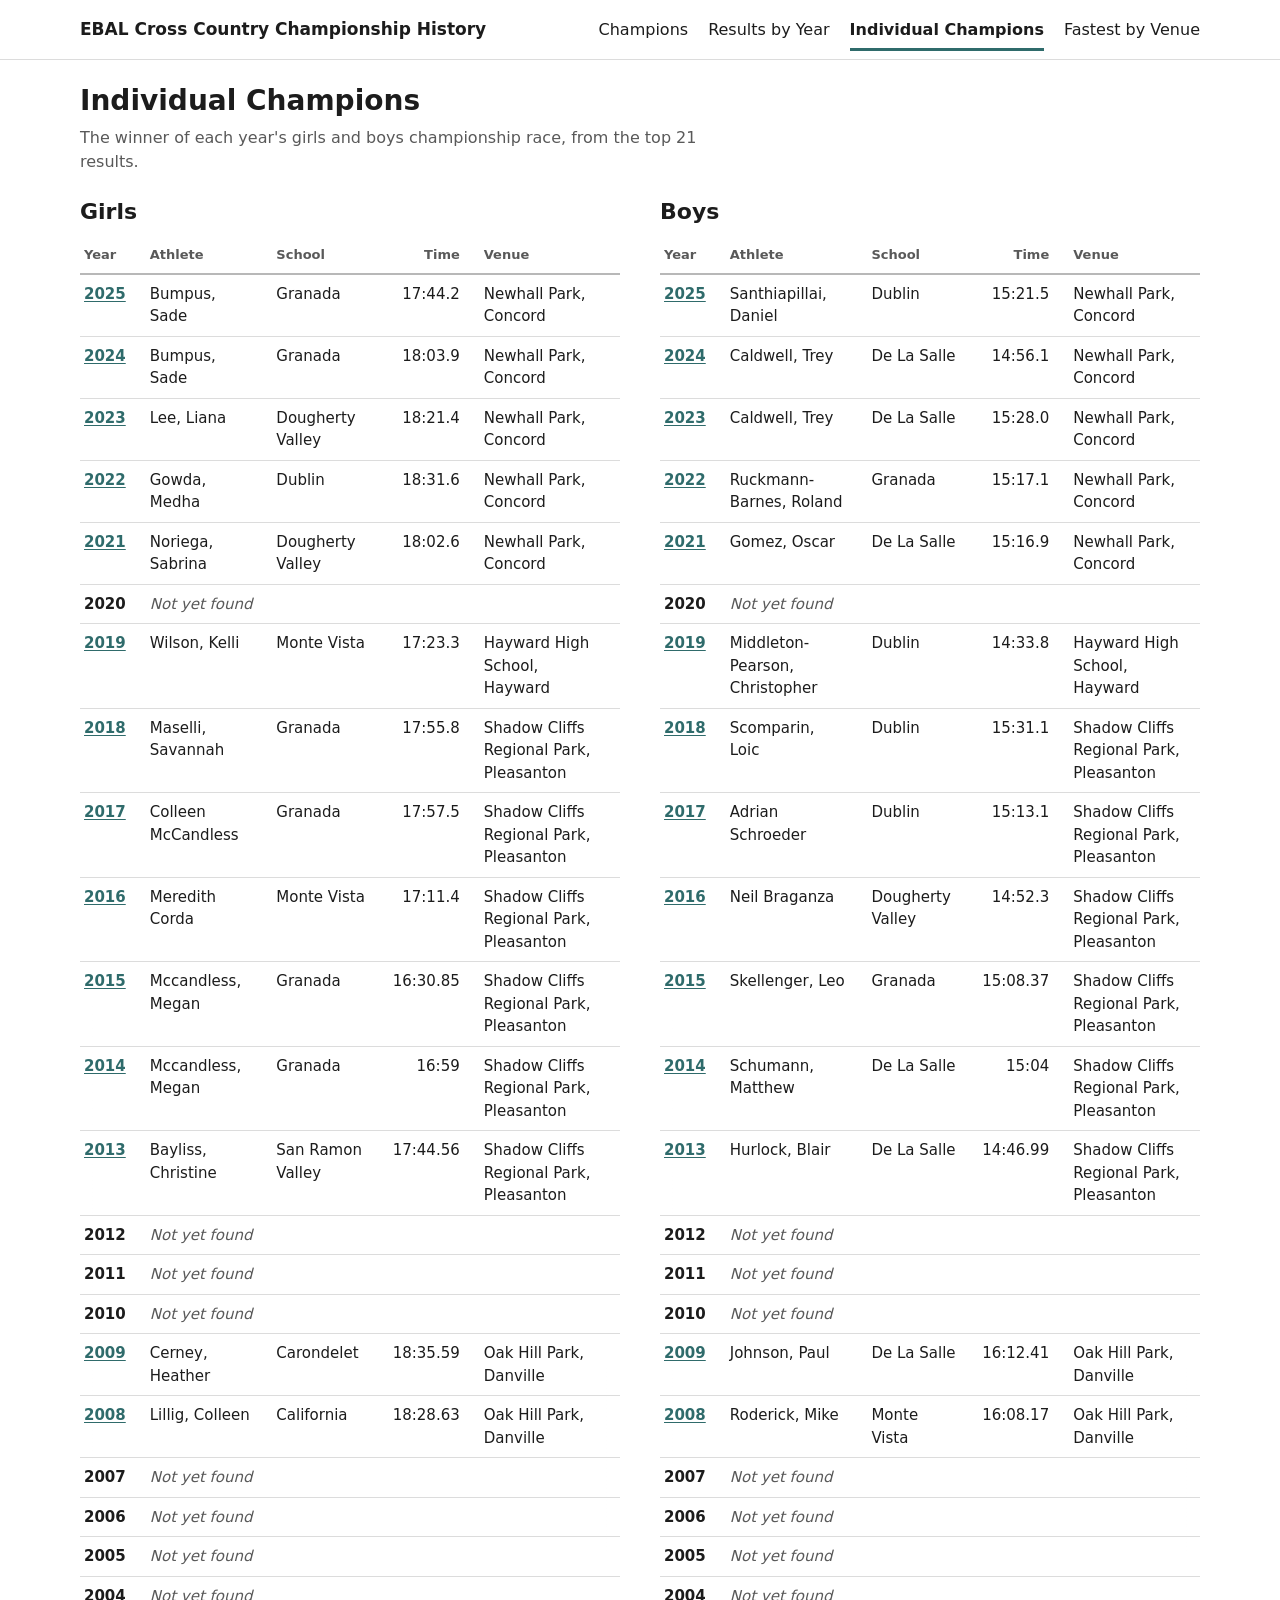
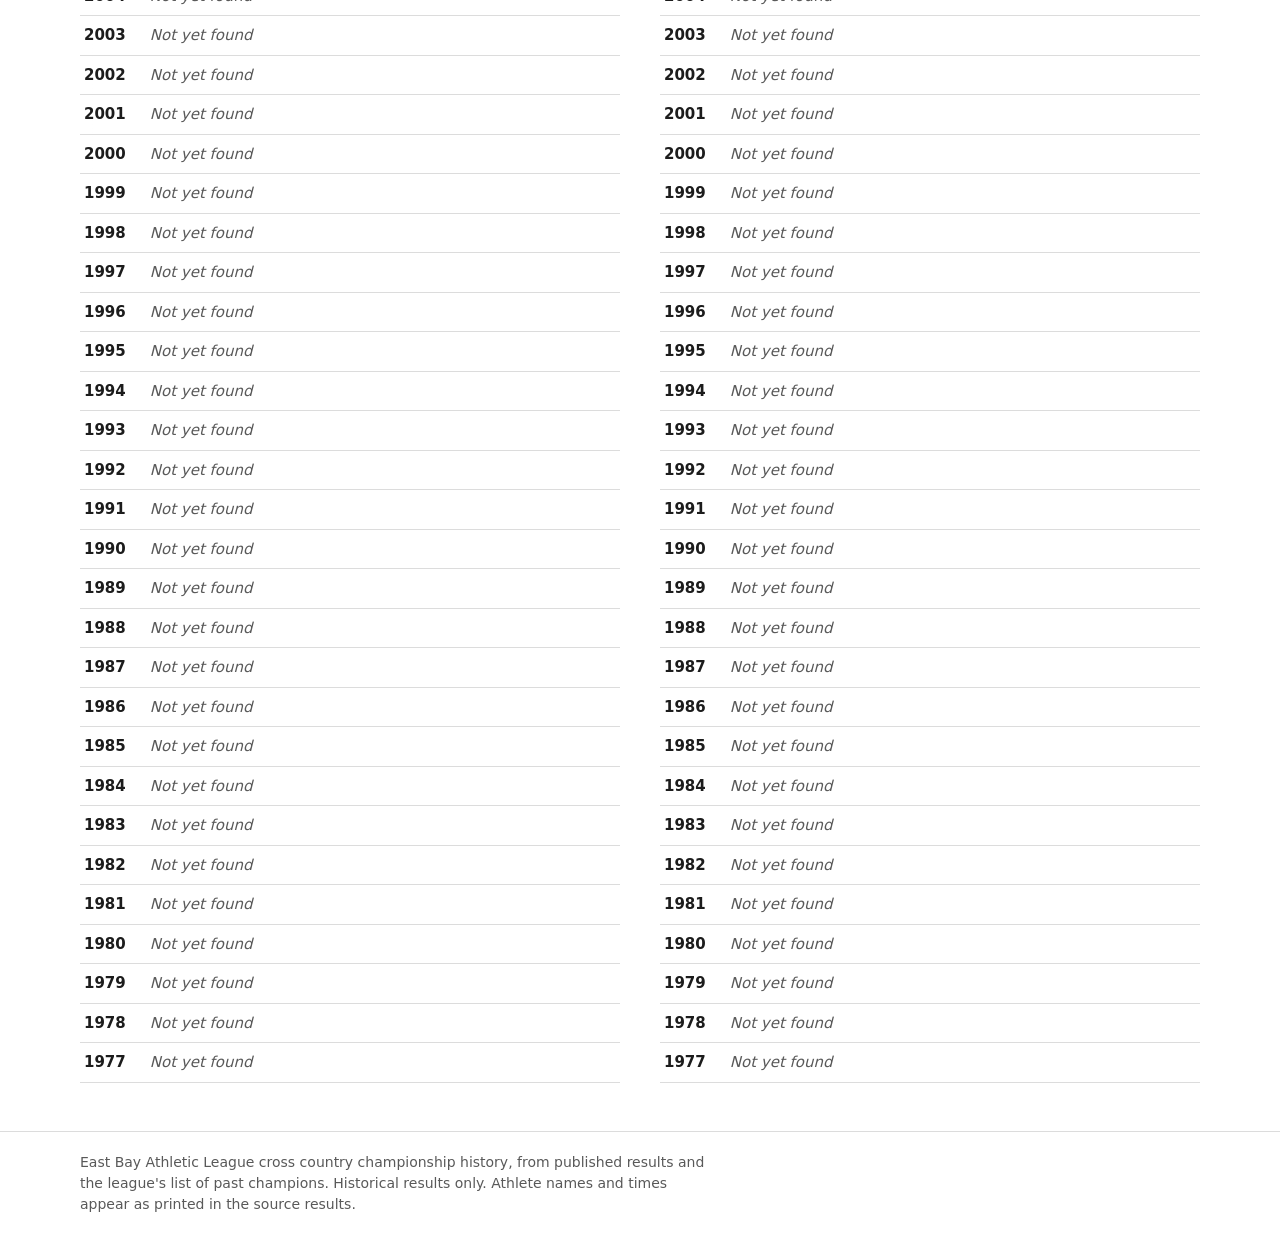
==== champions.html @ 12558e00 "First version: champions, results, individual champions, venue lists Adds the four pages, the styles" ====
<!doctype html>
<html lang="en">
<head>
  <meta charset="utf-8">
  <meta name="viewport" content="width=device-width, initial-scale=1">
  <title>Individual Champions · EBAL Cross Country Championship History</title>
  <meta name="description" content="EBAL cross country girls and boys individual champions by year.">
  <link rel="icon" href="data:,">
  <link rel="stylesheet" href="assets/css/site.css">
  <script src="assets/js/csv.js" defer></script>
  <script src="assets/js/common.js" defer></script>
  <script src="assets/js/individual-champions.js" defer></script>
</head>
<body>
  <header class="site-header">
    <a class="skip-link" href="#main">Skip to content</a>
    <div class="wrap header-inner">
      <a class="site-title" href="index.html">EBAL Cross Country Championship History</a>
      <nav class="site-nav" aria-label="Main">
        <ul>
          <li><a href="index.html">Champions</a></li>
          <li><a href="results.html">Results by Year</a></li>
          <li><a href="champions.html">Individual Champions</a></li>
          <li><a href="venues.html">Fastest by Venue</a></li>
        </ul>
      </nav>
    </div>
  </header>

  <main id="main" class="wrap">
    <h1>Individual Champions</h1>
    <p class="lede">The winner of each year's girls and boys championship race, from the top 21 results.</p>
    <noscript><p class="status error">This page needs JavaScript to show the champions.</p></noscript>
    <p class="status" role="status" data-status></p>
    <div class="pair" id="champions"></div>
  </main>

  <footer class="site-footer">
    <div class="wrap">
      <p>East Bay Athletic League cross country championship history, from published results and the league's list of past champions. Historical results only. Athlete names and times appear as printed in the source results.</p>
    </div>
  </footer>
</body>
</html>
---- assets/css/site.css ----
/* The one stylesheet. Phone first: the base styles are for a narrow screen,
   and the media queries add room on wider ones.

   Greyscale plus one muted accent, a teal. No EBAL school uses teal, and the
   greys are true neutrals, so the site carries no school's colours. Colour is
   never the only cue: the current page is bold and underlined, and groups,
   ties and notes are labelled in text. */

:root {
  --ink: #1c1c1c;
  --ink-muted: #595959;       /* 7:1 on white */
  --rule: #dcdcdc;
  --rule-strong: #b8b8b8;
  --surface: #ffffff;
  --surface-alt: #f3f3f3;
  --surface-group: #e9e9e9;
  --accent: #2f6b6b;          /* muted teal, 6.1:1 on white */
  --gutter: 16px;
  color-scheme: light;
}

*,
*::before,
*::after {
  box-sizing: border-box;
}

[hidden] {
  display: none !important;
}

html {
  -webkit-text-size-adjust: 100%;
  text-size-adjust: 100%;
}

body {
  margin: 0;
  background: var(--surface);
  color: var(--ink);
  font-family: system-ui, -apple-system, "Segoe UI", Roboto, "Helvetica Neue", Arial, sans-serif;
  font-size: 1rem;
  line-height: 1.5;
}

.wrap {
  max-width: 72rem;
  margin: 0 auto;
  padding-left: var(--gutter);
  padding-right: var(--gutter);
}

a {
  color: var(--accent);
  text-decoration-thickness: 1px;
  text-underline-offset: 0.15em;
}

a:hover {
  text-decoration-thickness: 2px;
}

:focus-visible {
  outline: 3px solid var(--accent);
  outline-offset: 2px;
}

.skip-link {
  position: absolute;
  left: var(--gutter);
  top: -10rem;
  padding: 0.5rem 0.75rem;
  background: var(--surface);
  color: var(--ink);
  font-weight: 600;
}

.skip-link:focus {
  top: 0.5rem;
}

/* Header and footer: identical on every page */

.site-header {
  border-bottom: 1px solid var(--rule);
}

.header-inner {
  display: flex;
  flex-wrap: wrap;
  align-items: baseline;
  justify-content: space-between;
  gap: 0.25rem 2rem;
  padding-top: 0.75rem;
  padding-bottom: 0.5rem;
}

.site-title {
  color: var(--ink);
  font-size: 1.0625rem;
  font-weight: 700;
  line-height: 1.3;
  text-decoration: none;
}

.site-nav ul {
  display: flex;
  flex-wrap: wrap;
  gap: 0 1.25rem;
  margin: 0;
  padding: 0;
  list-style: none;
}

.site-nav a {
  display: inline-block;
  padding: 0.375rem 0;
  border-bottom: 3px solid transparent;
  color: var(--ink);
  text-decoration: none;
}

.site-nav a:hover {
  border-bottom-color: var(--rule-strong);
}

.site-nav a[aria-current="page"] {
  border-bottom-color: var(--accent);
  font-weight: 700;
}

.site-footer {
  border-top: 1px solid var(--rule);
  color: var(--ink-muted);
  font-size: 0.875rem;
}

.site-footer p {
  max-width: 40rem;
  margin: 0;
  padding: 1.25rem 0 2rem;
}

/* Page text */

main {
  padding-top: 1.5rem;
  padding-bottom: 3rem;
}

h1 {
  margin: 0 0 0.5rem;
  font-size: 1.75rem;
  line-height: 1.2;
}

h2 {
  margin: 2rem 0 0.75rem;
  font-size: 1.375rem;
  line-height: 1.25;
}

h3 {
  margin: 1.75rem 0 0.5rem;
  font-size: 1.125rem;
  line-height: 1.3;
}

.lede {
  max-width: 42rem;
  margin: 0 0 1.5rem;
  color: var(--ink-muted);
}

.status {
  color: var(--ink-muted);
}

.status.error,
.notice {
  padding: 0.5rem 0.75rem;
  border-left: 4px solid var(--ink-muted);
  background: var(--surface-alt);
  color: var(--ink);
}

.missing {
  color: var(--ink-muted);
  font-style: italic;
}

.label,
.distance {
  color: var(--ink-muted);
  font-size: 0.8125rem;
}

.label {
  white-space: nowrap;
}

.note,
.footnote,
.not-counted,
.meta {
  max-width: 42rem;
  color: var(--ink-muted);
  font-size: 0.875rem;
}

.footnote {
  margin: 0.5rem 0 0;
}

/* Tables */

table {
  width: 100%;
  border-collapse: collapse;
  font-size: 0.9375rem;
  font-variant-numeric: tabular-nums;
}

th,
td {
  padding: 0.5rem 0.375rem;
  border-bottom: 1px solid var(--rule);
  text-align: left;
  vertical-align: top;
}

th:first-child,
td:first-child {
  padding-left: 0.25rem;
}

thead th {
  border-bottom: 2px solid var(--rule-strong);
  color: var(--ink-muted);
  font-size: 0.8125rem;
  font-weight: 600;
  white-space: nowrap;
}

tbody th {
  font-weight: 600;
}

/* Only a first-column row header (a year, a school) is bold. */
tbody th:not(:first-child) {
  font-weight: 400;
}

.num {
  text-align: right;
  white-space: nowrap;
}

/* A place or rank column shrinks to fit its numbers. */
.num:first-child {
  width: 1%;
}

.team-scores {
  max-width: 32rem;
}

.time .distance {
  display: block;
  white-space: normal;
}

tr.group th {
  padding-top: 0.375rem;
  padding-bottom: 0.375rem;
  background: var(--surface-group);
  font-size: 0.8125rem;
  font-weight: 700;
}

/* A wide table scrolls sideways inside this container, never the page. A
   shadow shows at an edge only while there's more table past it: the white
   layers move with the table and cover each shadow when that edge is reached. */
.table-wrap {
  overflow-x: auto;
  background:
    linear-gradient(to right, var(--surface) 30%, rgb(255 255 255 / 0)) left / 2.5rem 100% no-repeat local,
    linear-gradient(to left, var(--surface) 30%, rgb(255 255 255 / 0)) right / 2.5rem 100% no-repeat local,
    radial-gradient(farthest-side at 0 50%, rgb(0 0 0 / 0.18), rgb(0 0 0 / 0)) left / 0.875rem 100% no-repeat scroll,
    radial-gradient(farthest-side at 100% 50%, rgb(0 0 0 / 0.18), rgb(0 0 0 / 0)) right / 0.875rem 100% no-repeat scroll;
}

/* Girls and boys side by side on wide screens, one above the other on phones.
   Separate sections and tables either way. */
.pair {
  display: grid;
  gap: 2rem 2.5rem;
}

.pair > * {
  min-width: 0;
}

.pair > * > :first-child {
  margin-top: 0;
}

/* Results by Year */

.year-picker {
  display: flex;
  flex-wrap: wrap;
  align-items: center;
  gap: 0.5rem 0.75rem;
  margin: 0 0 1.5rem;
}

.year-picker label {
  font-weight: 600;
}

select,
button {
  min-height: 44px;
  padding: 0.375rem 0.75rem;
  border: 1px solid var(--rule-strong);
  border-radius: 6px;
  background: var(--surface);
  color: var(--ink);
  font: inherit;
}

button {
  font-weight: 600;
  cursor: pointer;
}

button:hover {
  border-color: var(--ink-muted);
}

.meet {
  max-width: 48rem;
}

.meet > h2 {
  margin-top: 0;
  margin-bottom: 0.25rem;
}

.meet-line {
  margin: 0 0 0.25rem;
  font-weight: 600;
}

.sources {
  margin: 0;
}

.sep {
  color: var(--ink-muted);
}

/* Fastest by Venue */

.jump ul {
  display: flex;
  flex-wrap: wrap;
  gap: 0.25rem 1.25rem;
  margin: 0;
  padding: 0;
  list-style: none;
}

.venue {
  margin-top: 2.5rem;
  border-top: 1px solid var(--rule-strong);
}

.venue > h2 {
  margin: 1.25rem 0 0.25rem;
}

.venue > p {
  margin: 0;
}

.venue > .pair {
  margin-top: 1.25rem;
}

@media (min-width: 60em) {
  .pair {
    grid-template-columns: 1fr 1fr;
  }

  th,
  td {
    padding: 0.5rem 0.75rem;
  }
}
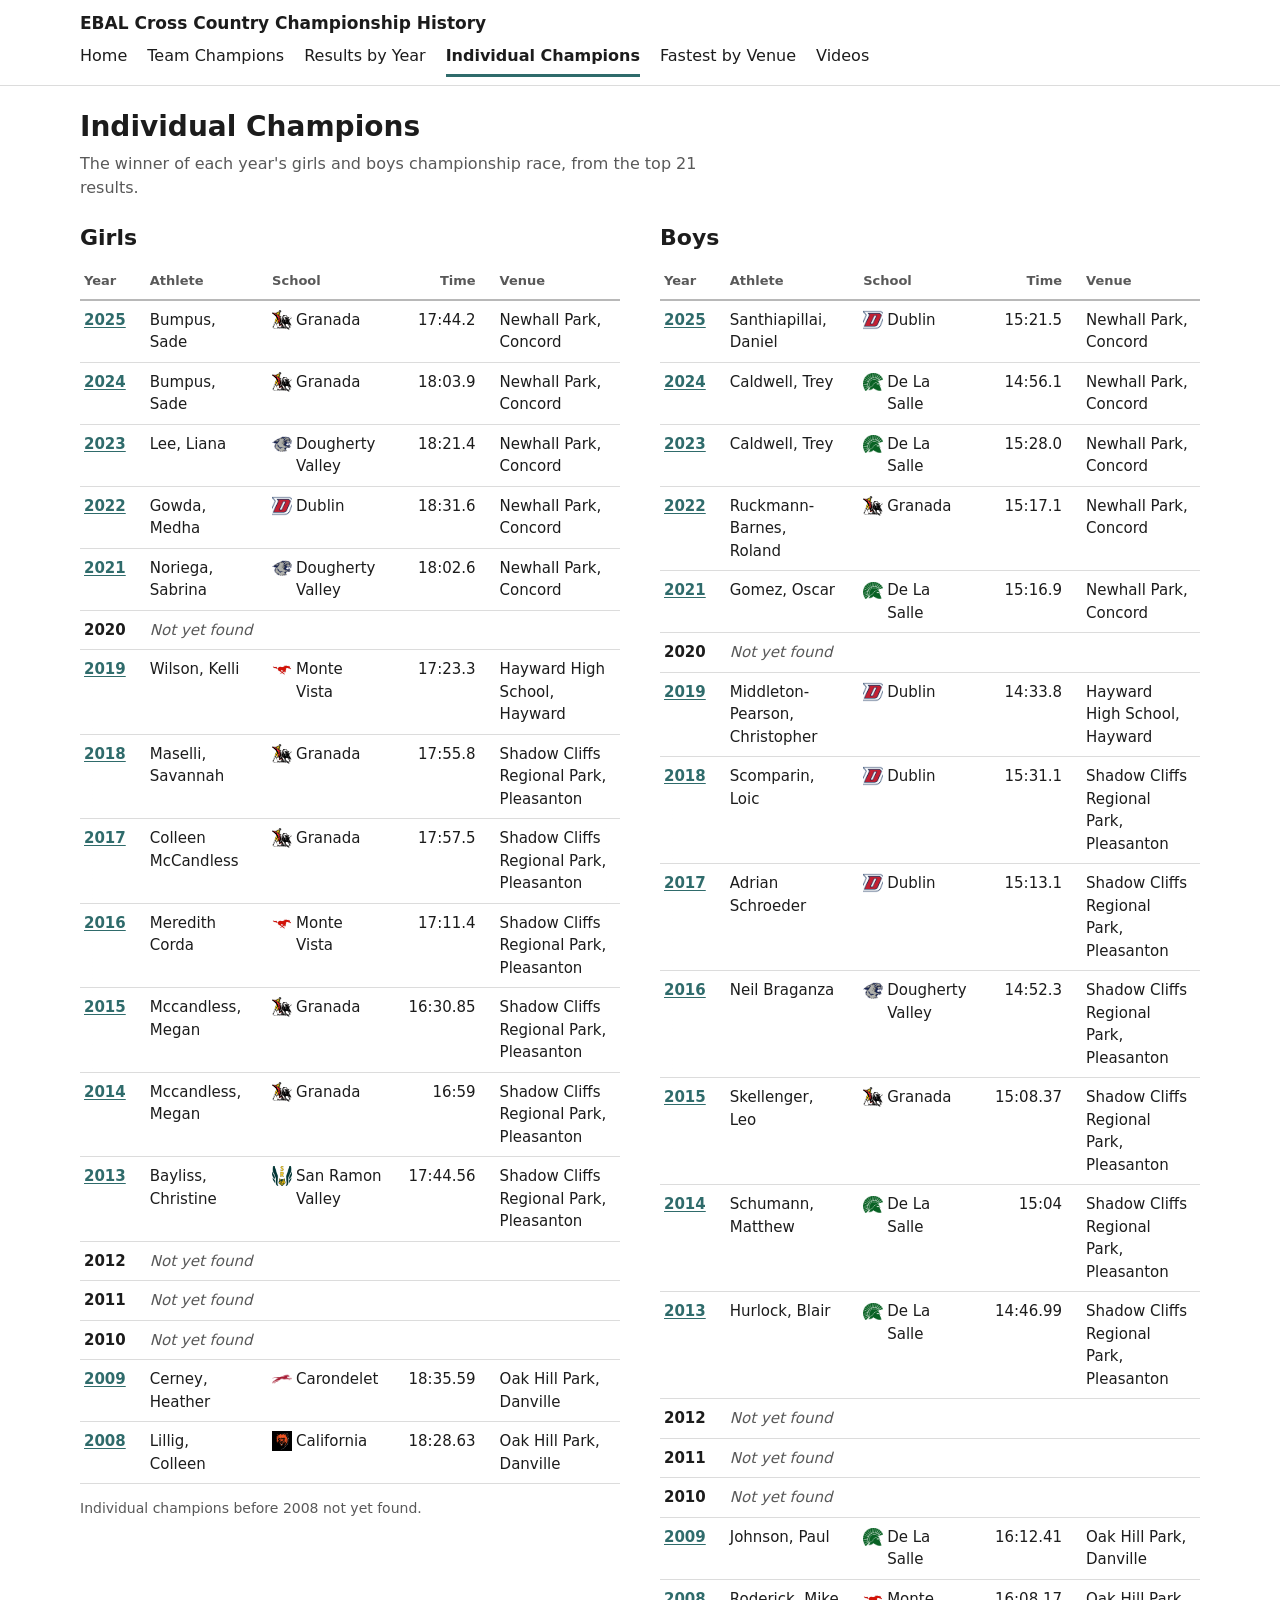
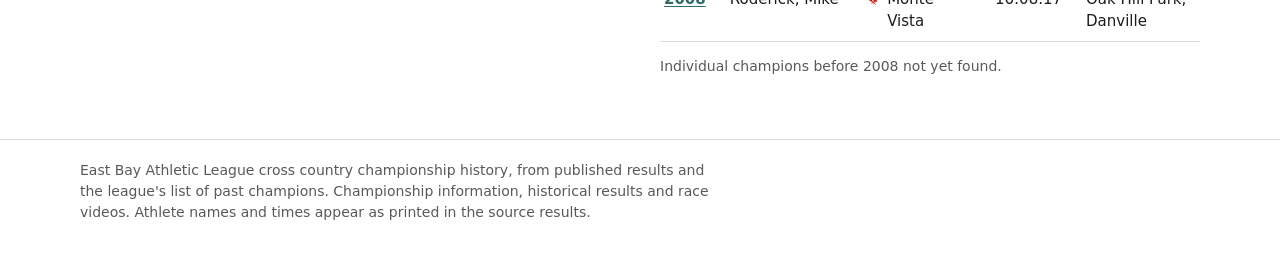
==== commit acadcdfe: "Home page for 2026 championship; team champions page; race videos Co-Authored-By: Claude Opus 5.5 <n" ====
--- a/champions.html
+++ b/champions.html
@@ -18,10 +18,12 @@
       <a class="site-title" href="index.html">EBAL Cross Country Championship History</a>
       <nav class="site-nav" aria-label="Main">
         <ul>
-          <li><a href="index.html">Champions</a></li>
+          <li><a href="index.html">Home</a></li>
+          <li><a href="team-champions.html">Team Champions</a></li>
           <li><a href="results.html">Results by Year</a></li>
           <li><a href="champions.html">Individual Champions</a></li>
           <li><a href="venues.html">Fastest by Venue</a></li>
+          <li><a href="videos.html">Videos</a></li>
         </ul>
       </nav>
     </div>
@@ -37,7 +39,7 @@
 
   <footer class="site-footer">
     <div class="wrap">
-      <p>East Bay Athletic League cross country championship history, from published results and the league's list of past champions. Historical results only. Athlete names and times appear as printed in the source results.</p>
+      <p>East Bay Athletic League cross country championship history, from published results and the league's list of past champions. Championship information, historical results and race videos. Athlete names and times appear as printed in the source results.</p>
     </div>
   </footer>
 </body>
--- a/assets/css/site.css
+++ b/assets/css/site.css
@@ -103,12 +103,16 @@
   text-decoration: none;
 }
 
+/* On a phone the six links wrap to two rows, never sideways: at 390px wide,
+   14px text with 16px gaps fits three links on each row, with room for the
+   current page's link in bold. */
 .site-nav ul {
   display: flex;
   flex-wrap: wrap;
-  gap: 0 1.25rem;
+  gap: 0 1rem;
   margin: 0;
   padding: 0;
+  font-size: 0.875rem;
   list-style: none;
 }
 
@@ -212,18 +216,19 @@
   margin: 0.5rem 0 0;
 }
 
-/* Tables */
+/* Tables. On a phone, table text is 14px with 4px cell padding, so the widest
+   tables (top 21, venue lists) fit at 390px with a logo beside every school. */
 
 table {
   width: 100%;
   border-collapse: collapse;
-  font-size: 0.9375rem;
+  font-size: 0.875rem;
   font-variant-numeric: tabular-nums;
 }
 
 th,
 td {
-  padding: 0.5rem 0.375rem;
+  padding: 0.5rem 0.25rem;
   border-bottom: 1px solid var(--rule);
   text-align: left;
   vertical-align: top;
@@ -237,7 +242,7 @@
 thead th {
   border-bottom: 2px solid var(--rule-strong);
   color: var(--ink-muted);
-  font-size: 0.8125rem;
+  font-size: 0.75rem;
   font-weight: 600;
   white-space: nowrap;
 }
@@ -268,6 +273,29 @@
 .time .distance {
   display: block;
   white-space: normal;
+}
+
+/* A school's logo, then its name. Every logo sits in the same 20px square,
+   centred on the name's first line, so no school's logo is bigger than another's
+   and names line up whether or not a school has a logo. */
+.school {
+  display: flex;
+  align-items: flex-start;
+  gap: 0.25rem;
+}
+
+.logo {
+  flex: none;
+  width: 20px;
+  height: 20px;
+  margin-top: calc((1.5em - 20px) / 2);
+  object-fit: contain;
+}
+
+.shared {
+  margin: 0;
+  padding: 0;
+  list-style: none;
 }
 
 tr.group th {
@@ -305,6 +333,51 @@
   margin-top: 0;
 }
 
+/* Home */
+
+/* Labelled details: each label, with its value beside it. */
+.facts {
+  display: grid;
+  grid-template-columns: max-content minmax(0, 1fr);
+  gap: 0.375rem 1rem;
+  margin: 0;
+}
+
+.facts dt {
+  grid-column: 1;
+  color: var(--ink-muted);
+}
+
+.facts dd {
+  grid-column: 2;
+  margin: 0;
+  font-weight: 600;
+}
+
+.schedule {
+  max-width: 32rem;
+}
+
+/* A varsity race has a Varsity label. Bold and shading are extra cues. */
+.schedule .varsity {
+  background: var(--surface-alt);
+}
+
+.schedule .varsity td {
+  font-weight: 700;
+}
+
+.tag {
+  display: inline-block;
+  margin-left: 0.25rem;
+  padding: 0 0.375rem;
+  border: 1px solid var(--ink);
+  border-radius: 4px;
+  font-size: 0.75rem;
+  font-weight: 700;
+  line-height: 1.4;
+}
+
 /* Results by Year */
 
 .year-picker {
@@ -363,7 +436,8 @@
 
 /* Fastest by Venue */
 
-.jump ul {
+.jump ul,
+.years {
   display: flex;
   flex-wrap: wrap;
   gap: 0.25rem 1.25rem;
@@ -389,13 +463,58 @@
   margin-top: 1.25rem;
 }
 
+/* Race Videos */
+
+.contact {
+  max-width: 42rem;
+}
+
+.video-year > h2 {
+  margin-bottom: 0.25rem;
+}
+
+.video-year > .meta {
+  margin: 0;
+}
+
+.videos {
+  max-width: 42rem;
+  margin: 0.5rem 0 0;
+  padding: 0;
+  list-style: none;
+}
+
+.videos li {
+  padding: 0.625rem 0;
+  border-bottom: 1px solid var(--rule);
+}
+
+.videos .by {
+  display: block;
+  color: var(--ink-muted);
+  font-size: 0.875rem;
+}
+
 @media (min-width: 60em) {
+  .site-nav ul {
+    gap: 0 1.25rem;
+    font-size: 1rem;
+  }
+
   .pair {
     grid-template-columns: 1fr 1fr;
+  }
+
+  table {
+    font-size: 0.9375rem;
   }
 
   th,
   td {
     padding: 0.5rem 0.75rem;
   }
-}
+
+  thead th {
+    font-size: 0.8125rem;
+  }
+}
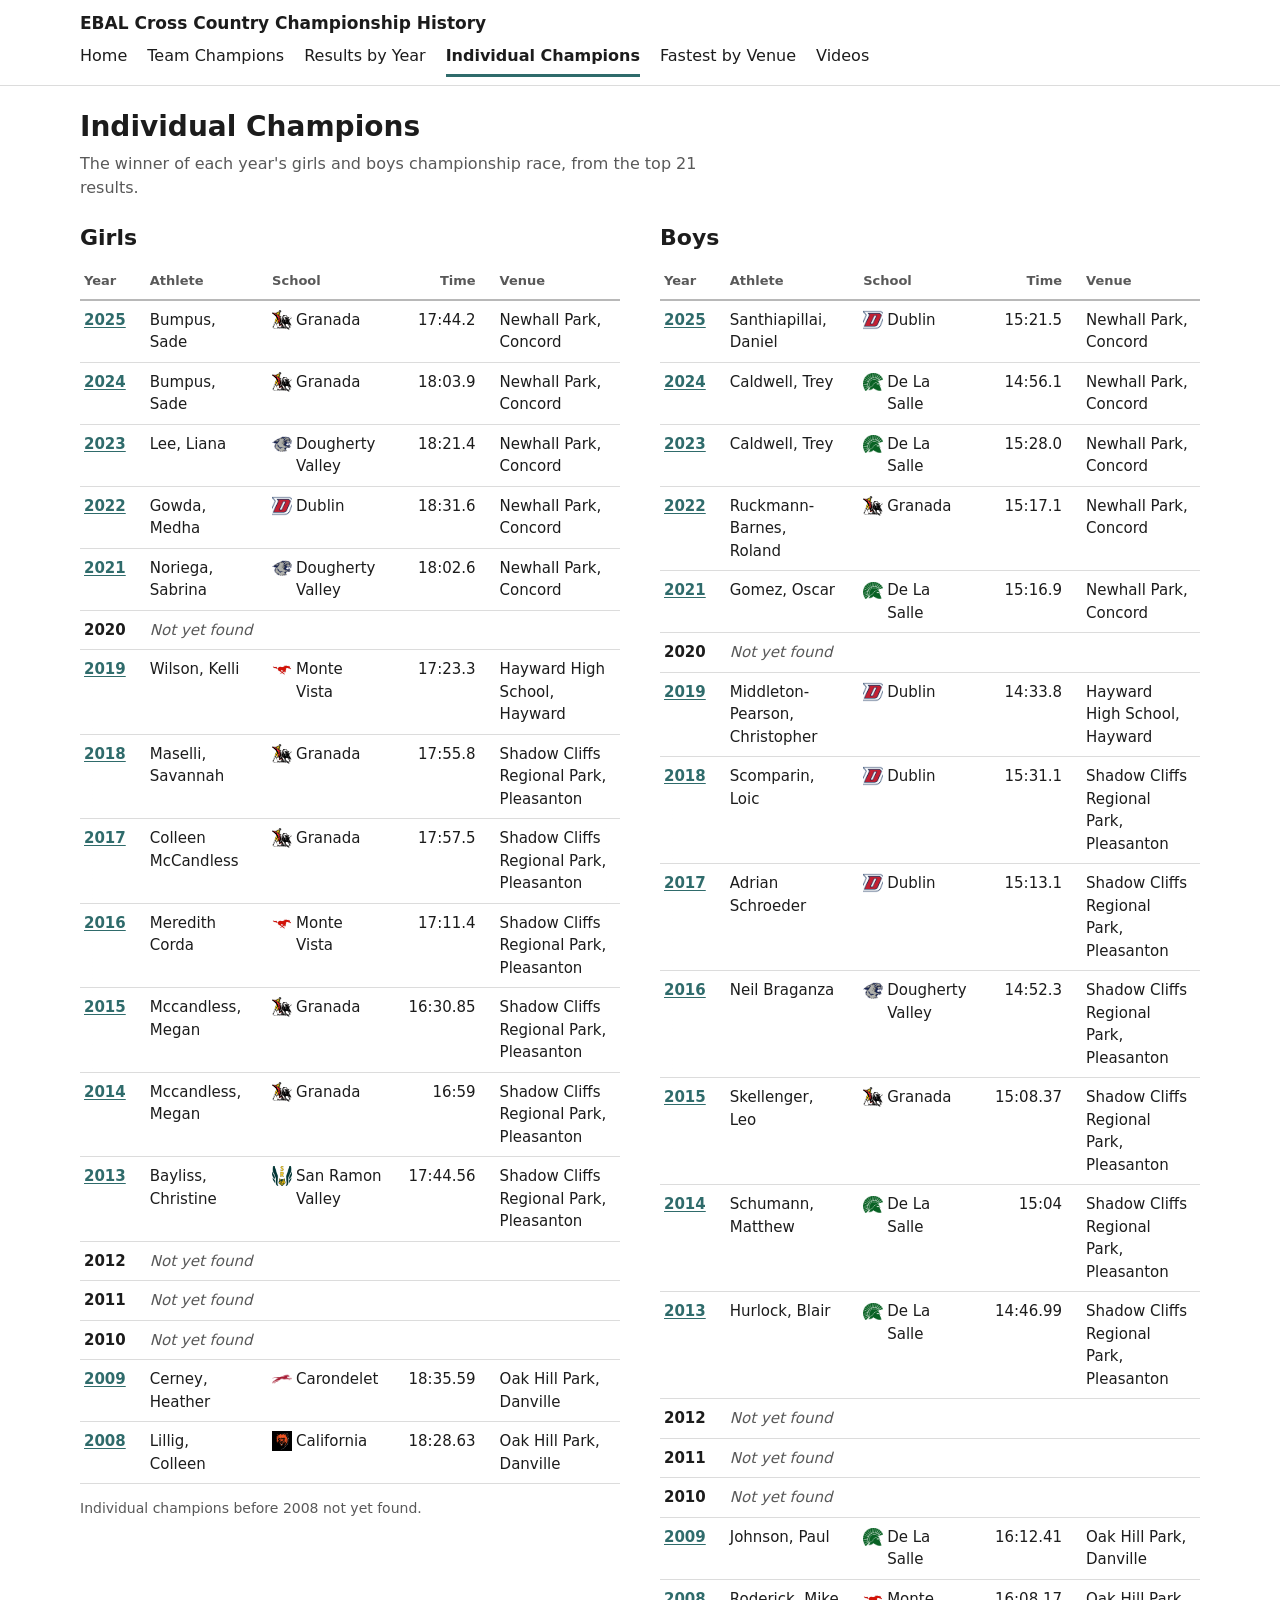
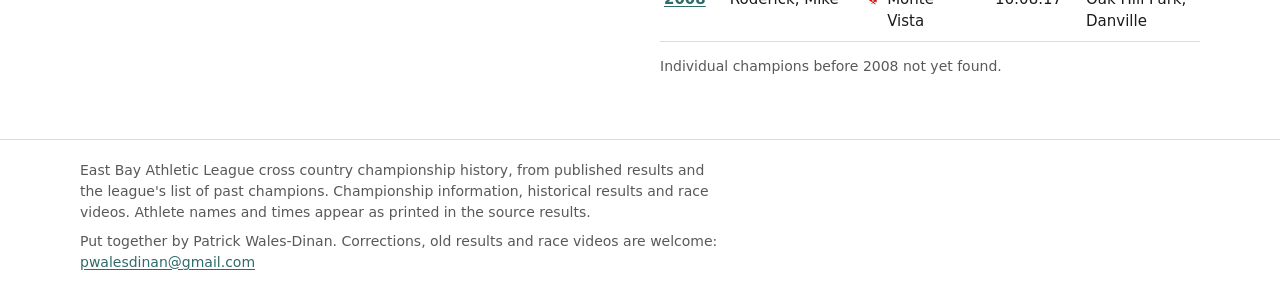
==== commit fc1c3d9c: "Contact email and credit in footer Co-Authored-By: Claude Opus 5.5 <noreply@anthropic.com>" ====
--- a/champions.html
+++ b/champions.html
@@ -40,6 +40,7 @@
   <footer class="site-footer">
     <div class="wrap">
       <p>East Bay Athletic League cross country championship history, from published results and the league's list of past champions. Championship information, historical results and race videos. Athlete names and times appear as printed in the source results.</p>
+      <p>Put together by Patrick Wales-Dinan. Corrections, old results and race videos are welcome: <a href="mailto:pwalesdinan@gmail.com">pwalesdinan@gmail.com</a></p>
     </div>
   </footer>
 </body>
--- a/assets/css/site.css
+++ b/assets/css/site.css
@@ -139,10 +139,18 @@
   font-size: 0.875rem;
 }
 
+.site-footer .wrap {
+  padding-top: 1.25rem;
+  padding-bottom: 2rem;
+}
+
 .site-footer p {
   max-width: 40rem;
   margin: 0;
-  padding: 1.25rem 0 2rem;
+}
+
+.site-footer p + p {
+  margin-top: 0.5rem;
 }
 
 /* Page text */
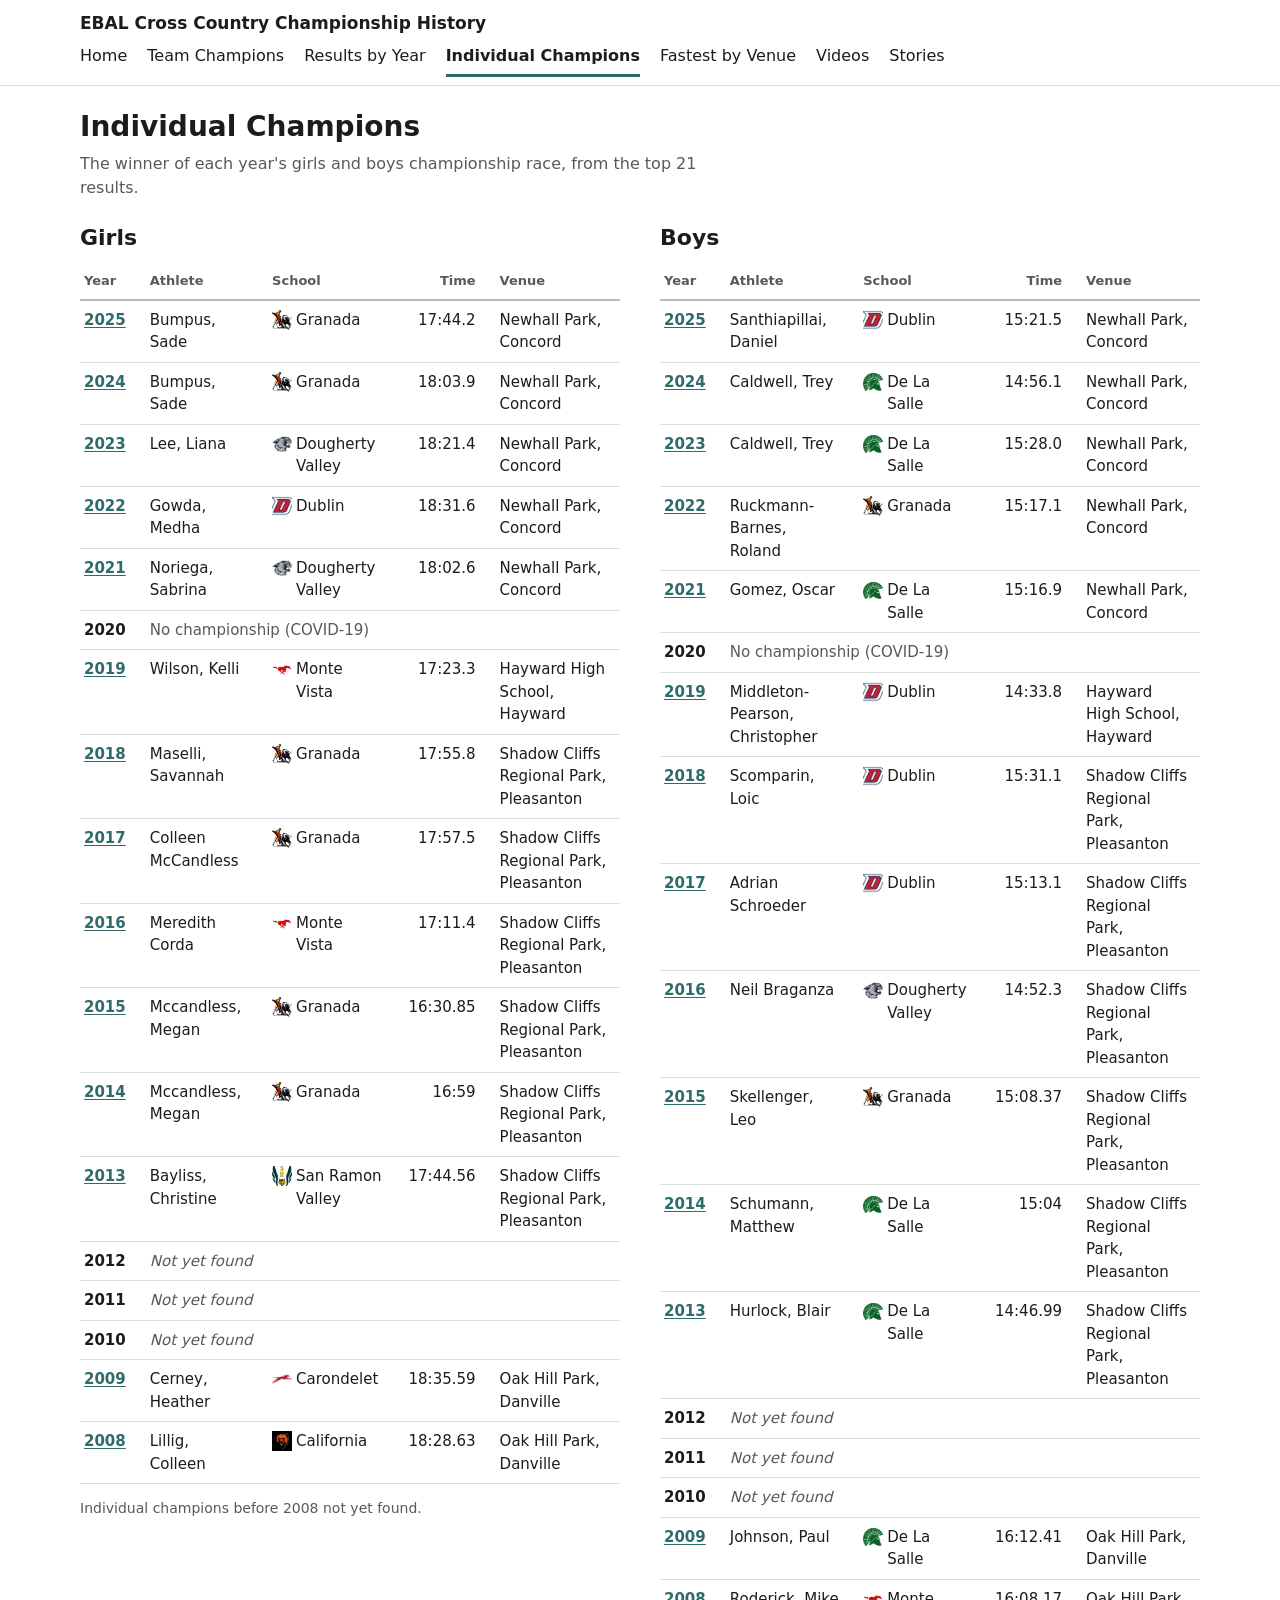
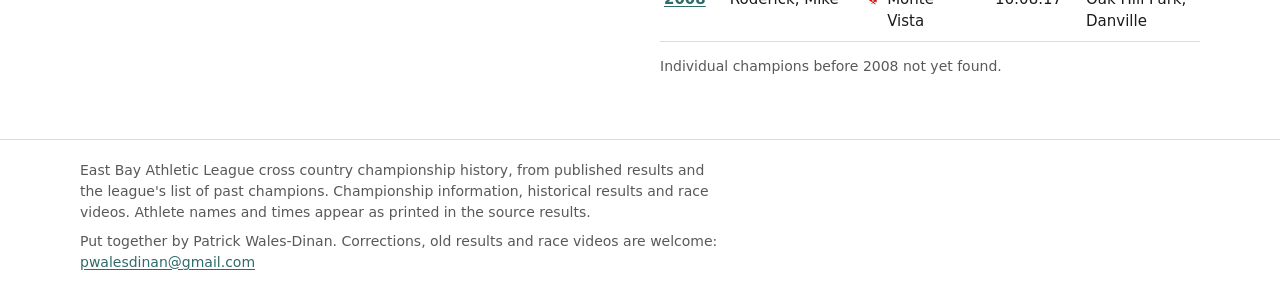
==== commit 39d367e9: "Stories page: Carondelet 1996 Co-Authored-By: Claude Opus 5.5 <noreply@anthropic.com>" ====
--- a/champions.html
+++ b/champions.html
@@ -24,6 +24,7 @@
           <li><a href="champions.html">Individual Champions</a></li>
           <li><a href="venues.html">Fastest by Venue</a></li>
           <li><a href="videos.html">Videos</a></li>
+          <li><a href="stories.html">Stories</a></li>
         </ul>
       </nav>
     </div>
--- a/assets/css/site.css
+++ b/assets/css/site.css
@@ -103,16 +103,14 @@
   text-decoration: none;
 }
 
-/* On a phone the six links wrap to two rows, never sideways: at 390px wide,
-   14px text with 16px gaps fits three links on each row, with room for the
-   current page's link in bold. */
+/* The links wrap to more rows, never sideways. At 390px wide they take three
+   rows: three links, then two, then two. */
 .site-nav ul {
   display: flex;
   flex-wrap: wrap;
-  gap: 0 1rem;
+  gap: 0 1.25rem;
   margin: 0;
   padding: 0;
-  font-size: 0.875rem;
   list-style: none;
 }
 
@@ -199,6 +197,12 @@
 .missing {
   color: var(--ink-muted);
   font-style: italic;
+}
+
+/* A year with no championship. Its note is a fact, not missing data, so it
+   isn't in italics. */
+.no-meet {
+  color: var(--ink-muted);
 }
 
 .label,
@@ -503,12 +507,39 @@
   font-size: 0.875rem;
 }
 
+/* Stories */
+
+.story {
+  max-width: 42rem;
+  margin-top: 2rem;
+  padding-top: 1.25rem;
+  border-top: 1px solid var(--rule-strong);
+}
+
+/* The year, then the school's logo and name. */
+.story-meta {
+  display: flex;
+  flex-wrap: wrap;
+  align-items: flex-start;
+  gap: 0 0.75rem;
+  margin: 0;
+  font-weight: 600;
+}
+
+.story > h2 {
+  margin: 0.25rem 0 0.5rem;
+}
+
+.story > p:not(.story-meta) {
+  margin: 0 0 0.75rem;
+}
+
+.context {
+  color: var(--ink-muted);
+  font-size: 0.875rem;
+}
+
 @media (min-width: 60em) {
-  .site-nav ul {
-    gap: 0 1.25rem;
-    font-size: 1rem;
-  }
-
   .pair {
     grid-template-columns: 1fr 1fr;
   }
